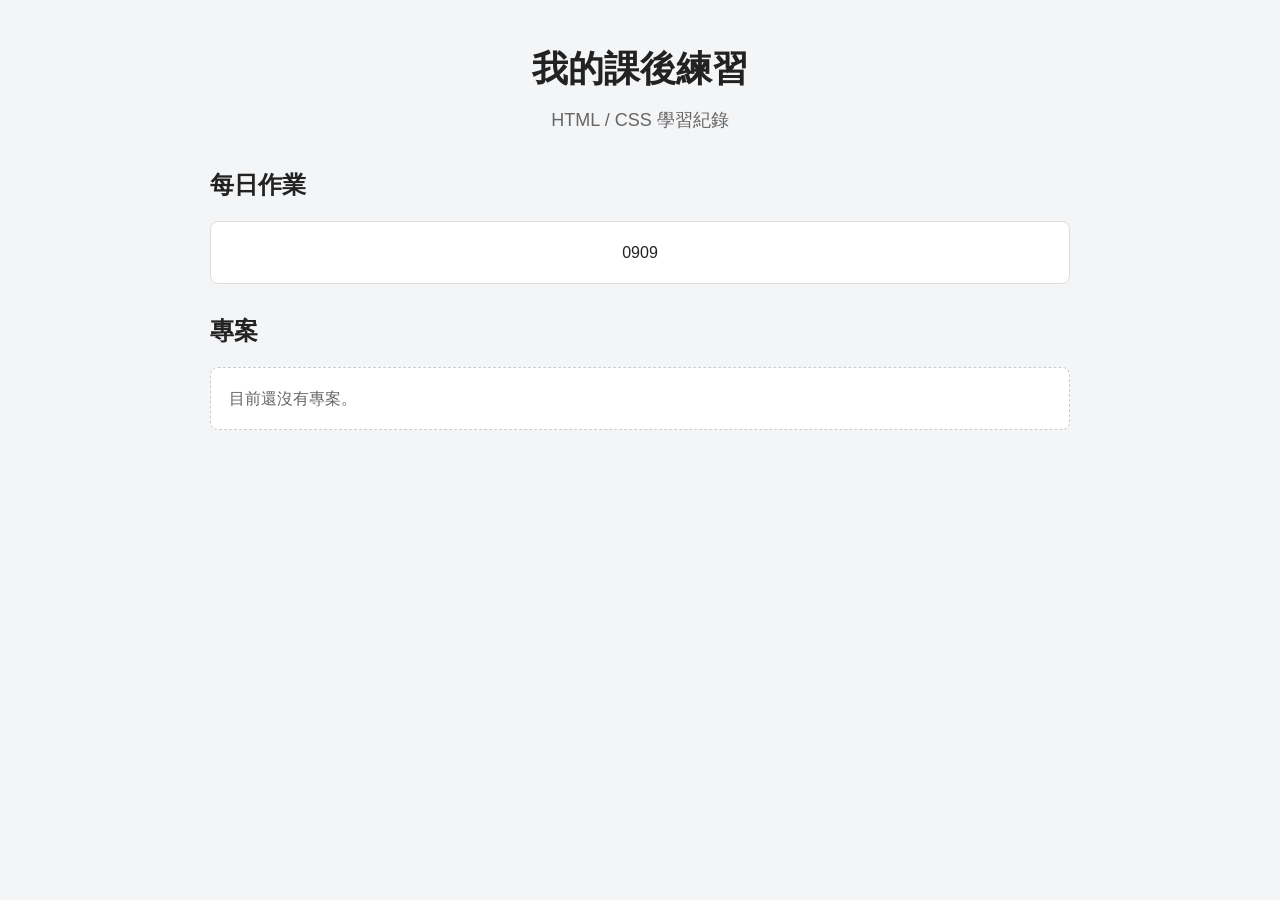
==== index.html @ c81b071d "建立課後練習網站" ====
<!doctype html>
<html lang="zh-Hant">
  <head>
    <meta charset="UTF-8" />
    <meta name="viewport" content="width=device-width, initial-scale=1.0" />
    <title>我的課後練習</title>

    <style>
      * {
        box-sizing: border-box;
      }

      body {
        margin: 0;
        background-color: #f4f5f7;
        color: #222;
        font-family: Arial, "Microsoft JhengHei", sans-serif;
        line-height: 1.6;
      }

      .page {
        width: min(900px, 100%);
        margin: 0 auto;
        padding: 40px 20px;
      }

      header {
        margin-bottom: 32px;
        text-align: center;
      }

      h1 {
        margin: 0;
        font-size: 36px;
      }

      .subtitle {
        margin: 8px 0 0;
        color: #666;
        font-size: 18px;
      }

      section {
        margin-top: 28px;
      }

      h2 {
        margin: 0 0 16px;
        font-size: 24px;
      }

      .link-list {
        display: grid;
        grid-template-columns: repeat(auto-fit, minmax(140px, 1fr));
        gap: 12px;
      }

      .card-link {
        display: block;
        padding: 18px;
        border: 1px solid #ddd;
        border-radius: 8px;
        background-color: #fff;
        color: #222;
        text-align: center;
        text-decoration: none;
      }

      .card-link:hover {
        border-color: #333;
        background-color: #fafafa;
      }

      .empty-text {
        margin: 0;
        padding: 18px;
        border: 1px dashed #ccc;
        border-radius: 8px;
        background-color: #fff;
        color: #666;
      }

      @media (max-width: 600px) {
        .page {
          padding: 28px 16px;
        }

        h1 {
          font-size: 30px;
        }
      }
    </style>
  </head>

  <body>
    <main class="page">
      <header>
        <h1>我的課後練習</h1>
        <p class="subtitle">HTML / CSS 學習紀錄</p>
      </header>

      <section>
        <h2>每日作業</h2>
        <div class="link-list">
          <a class="card-link" href="homework/0909/">0909</a>
        </div>
      </section>

      <section>
        <h2>專案</h2>
        <p class="empty-text">目前還沒有專案。</p>
      </section>
    </main>
  </body>
</html>
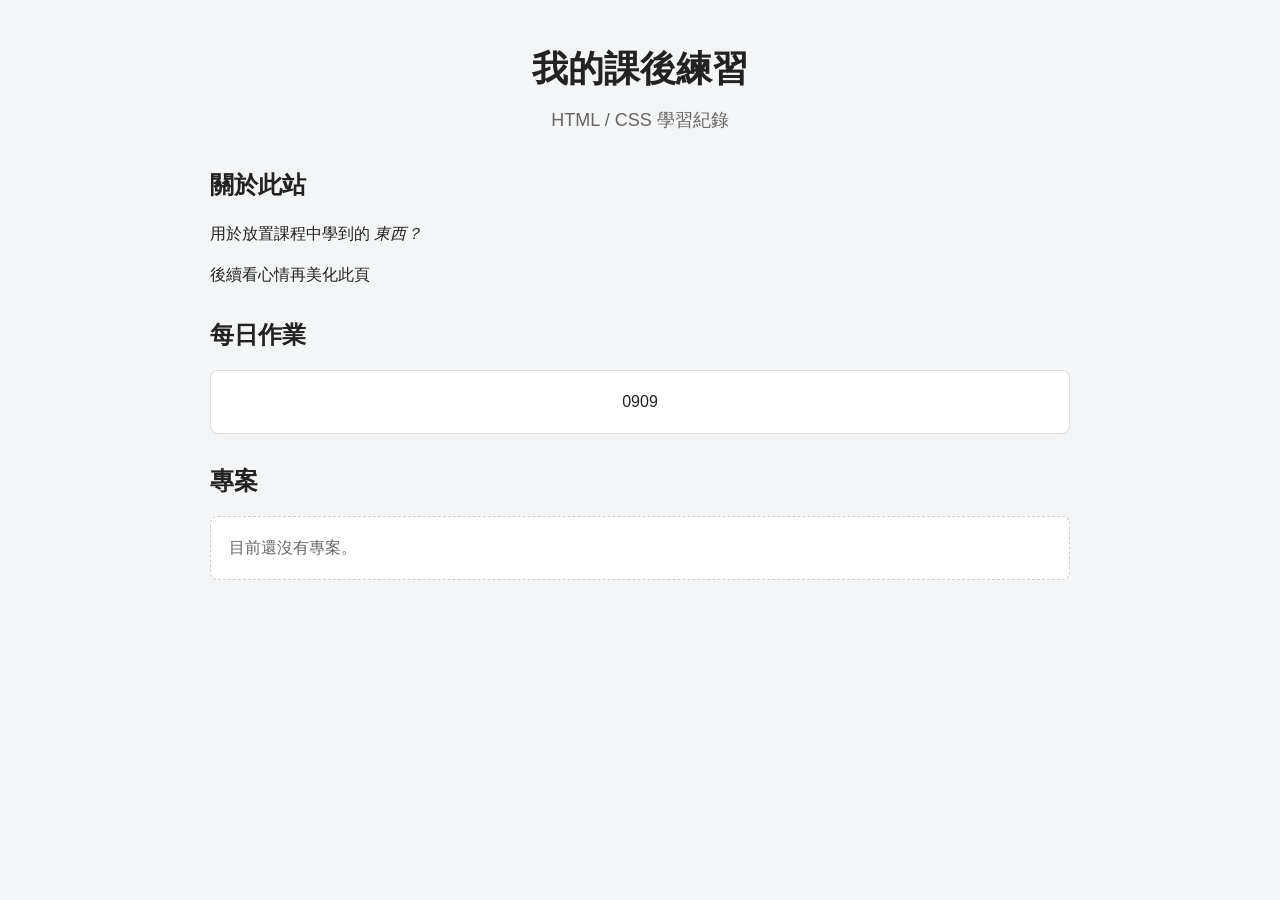
==== commit cce3327f: ":更新首頁" ====
--- a/index.html
+++ b/index.html
@@ -98,6 +98,14 @@
         <h1>我的課後練習</h1>
         <p class="subtitle">HTML / CSS 學習紀錄</p>
       </header>
+		
+	 <section>
+		 <h2>關於此站</h2>
+		 <p>用於放置課程中學到的 <em>東西？</em></p>
+		 <p>後續看心情再美化此頁</p>
+		
+		
+	 </section>	
 
       <section>
         <h2>每日作業</h2>
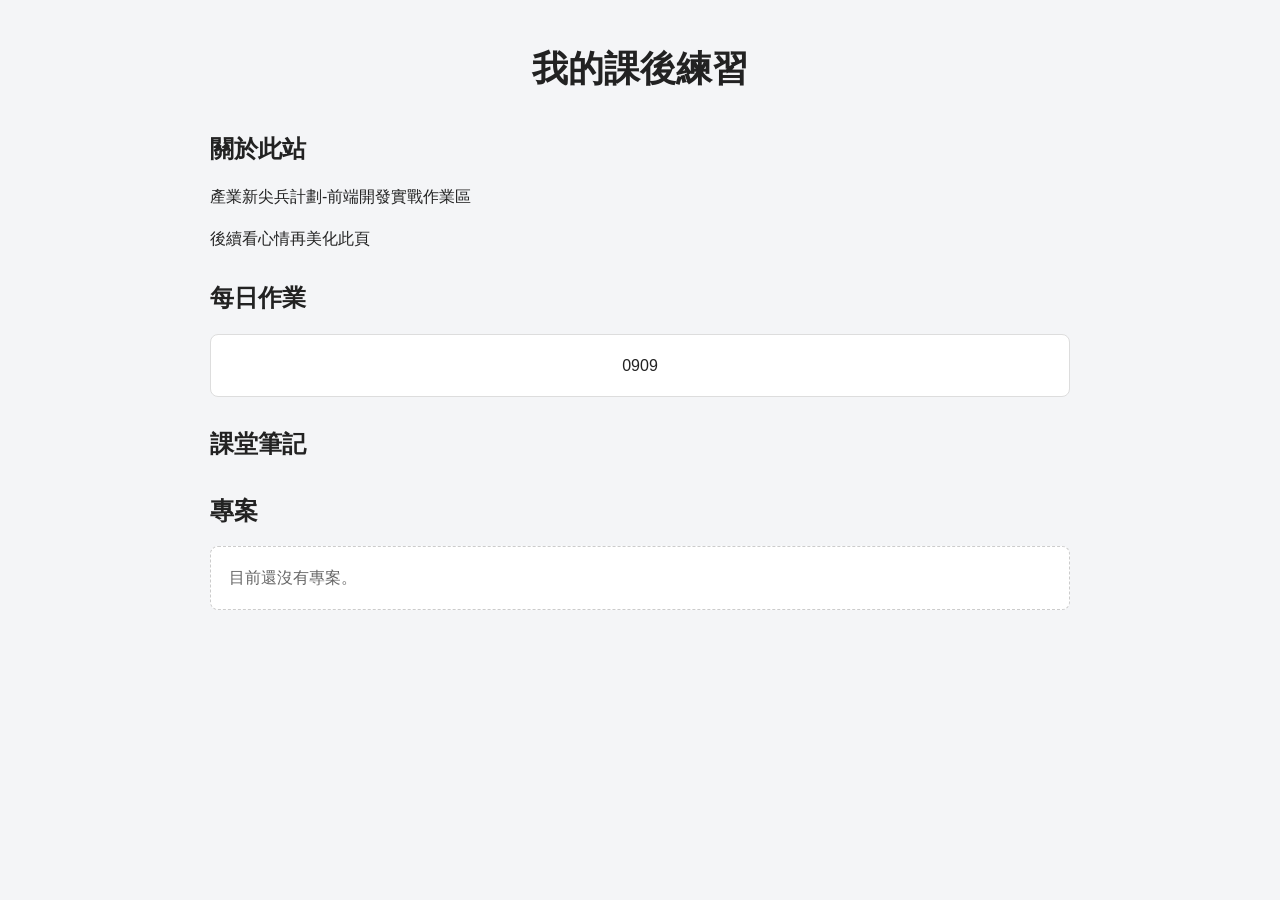
==== commit c385109a: "Update homepage button link" ====
--- a/index.html
+++ b/index.html
@@ -96,22 +96,22 @@
     <main class="page">
       <header>
         <h1>我的課後練習</h1>
-        <p class="subtitle">HTML / CSS 學習紀錄</p>
       </header>
-		
-	 <section>
-		 <h2>關於此站</h2>
-		 <p>用於放置課程中學到的 <em>東西？</em></p>
-		 <p>後續看心情再美化此頁</p>
-		
-		
-	 </section>	
+
+      <section>
+        <h2>關於此站</h2>
+        <p>產業新尖兵計劃-前端開發實戰作業區</p>
+        <p>後續看心情再美化此頁</p>
+      </section>
 
       <section>
         <h2>每日作業</h2>
         <div class="link-list">
           <a class="card-link" href="homework/0909/">0909</a>
         </div>
+      </section>
+      <section>
+        <h2>課堂筆記</h2>
       </section>
 
       <section>
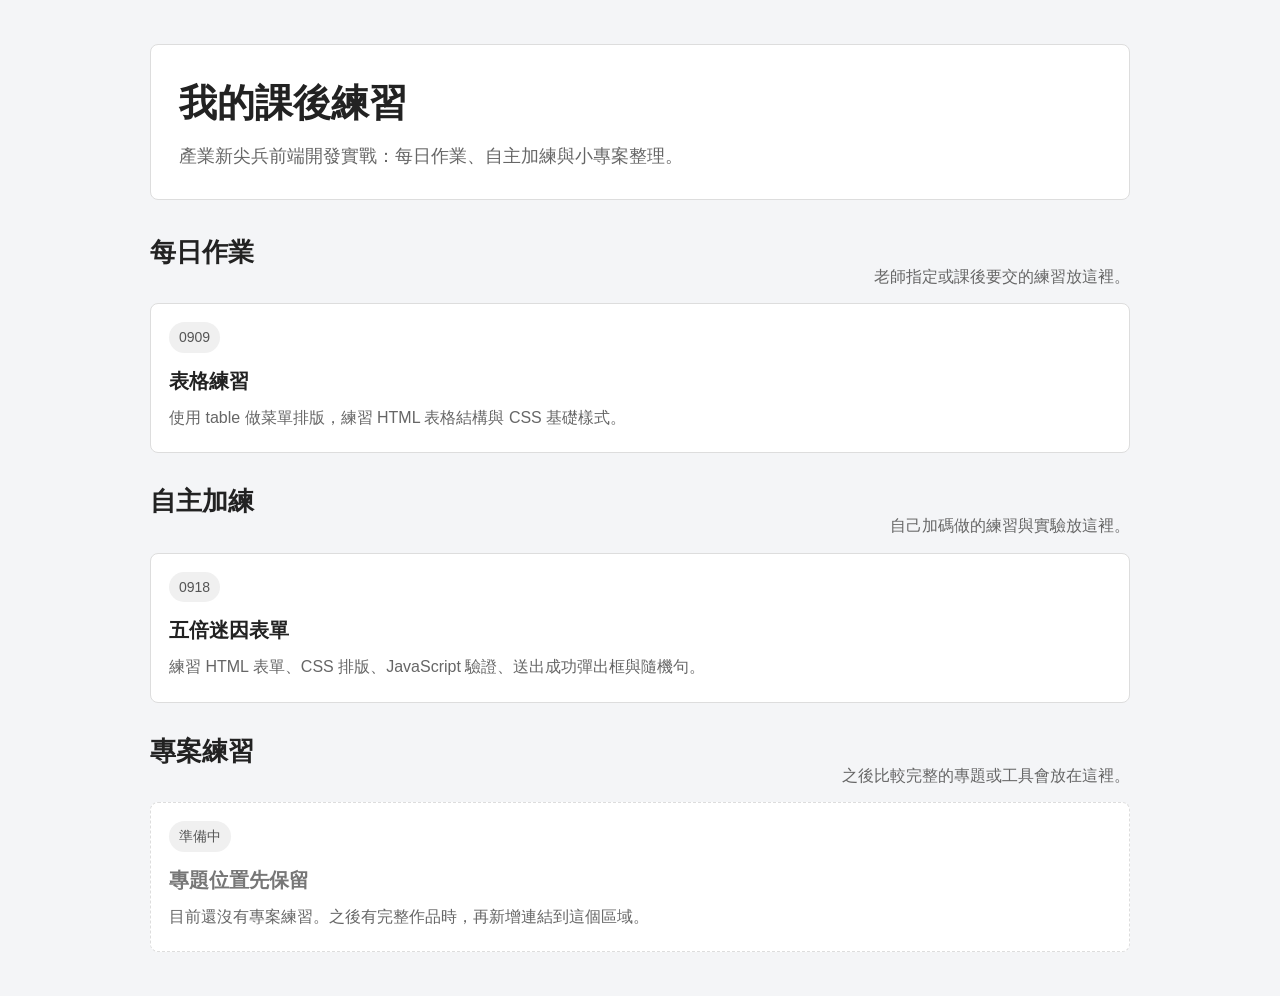
==== commit a0592b6d: "新增0918課後練習及功課 首頁修改" ====
--- a/index.html
+++ b/index.html
@@ -19,74 +19,125 @@
       }
 
       .page {
-        width: min(900px, 100%);
+        width: min(100% - 32px, 980px);
         margin: 0 auto;
-        padding: 40px 20px;
+        padding: 44px 0;
       }
 
       header {
         margin-bottom: 32px;
-        text-align: center;
+        padding: 28px;
+        background-color: #ffffff;
+        border: 1px solid #dddddd;
+        border-radius: 8px;
+      }
+
+      h1,
+      h2,
+      h3,
+      p {
+        margin-top: 0;
       }
 
       h1 {
-        margin: 0;
-        font-size: 36px;
+        margin-bottom: 8px;
+        font-size: 38px;
+      }
+
+      h2 {
+        margin-bottom: 16px;
+        font-size: 26px;
+      }
+
+      h3 {
+        margin-bottom: 8px;
+        font-size: 20px;
       }
 
       .subtitle {
-        margin: 8px 0 0;
-        color: #666;
+        margin-bottom: 0;
+        color: #666666;
         font-size: 18px;
       }
 
-      section {
+      .section {
         margin-top: 28px;
       }
 
-      h2 {
-        margin: 0 0 16px;
-        font-size: 24px;
+      .section-head {
+        display: flex;
+        align-items: end;
+        justify-content: space-between;
+        gap: 16px;
+        margin-bottom: 14px;
       }
 
-      .link-list {
+      .section-note {
+        margin: 0;
+        color: #666666;
+      }
+
+      .card-grid {
         display: grid;
-        grid-template-columns: repeat(auto-fit, minmax(140px, 1fr));
-        gap: 12px;
+        grid-template-columns: repeat(auto-fit, minmax(230px, 1fr));
+        gap: 14px;
+      }
+
+      .card {
+        min-height: 150px;
+        padding: 18px;
+        background-color: #ffffff;
+        border: 1px solid #dddddd;
+        border-radius: 8px;
       }
 
       .card-link {
         display: block;
-        padding: 18px;
-        border: 1px solid #ddd;
-        border-radius: 8px;
-        background-color: #fff;
-        color: #222;
-        text-align: center;
+        color: #222222;
         text-decoration: none;
       }
 
       .card-link:hover {
-        border-color: #333;
+        border-color: #333333;
         background-color: #fafafa;
       }
 
-      .empty-text {
-        margin: 0;
-        padding: 18px;
-        border: 1px dashed #ccc;
-        border-radius: 8px;
-        background-color: #fff;
-        color: #666;
+      .tag {
+        display: inline-block;
+        margin-bottom: 12px;
+        padding: 4px 10px;
+        color: #555555;
+        font-size: 14px;
+        background-color: #f0f0f0;
+        border-radius: 999px;
       }
 
-      @media (max-width: 600px) {
+      .card p {
+        margin-bottom: 0;
+        color: #666666;
+      }
+
+      .card.pending {
+        border-style: dashed;
+        color: #777777;
+      }
+
+      @media (max-width: 640px) {
         .page {
-          padding: 28px 16px;
+          width: min(100% - 24px, 980px);
+          padding: 28px 0;
+        }
+
+        header {
+          padding: 22px;
         }
 
         h1 {
-          font-size: 30px;
+          font-size: 32px;
+        }
+
+        .section-head {
+          display: block;
         }
       }
     </style>
@@ -96,27 +147,52 @@
     <main class="page">
       <header>
         <h1>我的課後練習</h1>
+        <p class="subtitle">產業新尖兵前端開發實戰：每日作業、自主加練與小專案整理。</p>
       </header>
 
-      <section>
-        <h2>關於此站</h2>
-        <p>產業新尖兵計劃-前端開發實戰作業區</p>
-        <p>後續看心情再美化此頁</p>
+      <section class="section">
+        <div class="section-head">
+          <h2>每日作業</h2>
+          <p class="section-note">老師指定或課後要交的練習放這裡。</p>
+        </div>
+
+        <div class="card-grid">
+          <a class="card card-link" href="homework/0909/">
+            <span class="tag">0909</span>
+            <h3>表格練習</h3>
+            <p>使用 table 做菜單排版，練習 HTML 表格結構與 CSS 基礎樣式。</p>
+          </a>
+        </div>
       </section>
 
-      <section>
-        <h2>每日作業</h2>
-        <div class="link-list">
-          <a class="card-link" href="homework/0909/">0909</a>
+      <section class="section">
+        <div class="section-head">
+          <h2>自主加練</h2>
+          <p class="section-note">自己加碼做的練習與實驗放這裡。</p>
+        </div>
+
+        <div class="card-grid">
+          <a class="card card-link" href="projects/0918-five-times-form/">
+            <span class="tag">0918</span>
+            <h3>五倍迷因表單</h3>
+            <p>練習 HTML 表單、CSS 排版、JavaScript 驗證、送出成功彈出框與隨機句。</p>
+          </a>
         </div>
       </section>
-      <section>
-        <h2>課堂筆記</h2>
-      </section>
 
-      <section>
-        <h2>專案</h2>
-        <p class="empty-text">目前還沒有專案。</p>
+      <section class="section">
+        <div class="section-head">
+          <h2>專案練習</h2>
+          <p class="section-note">之後比較完整的專題或工具會放在這裡。</p>
+        </div>
+
+        <div class="card-grid">
+          <article class="card pending">
+            <span class="tag">準備中</span>
+            <h3>專題位置先保留</h3>
+            <p>目前還沒有專案練習。之後有完整作品時，再新增連結到這個區域。</p>
+          </article>
+        </div>
       </section>
     </main>
   </body>
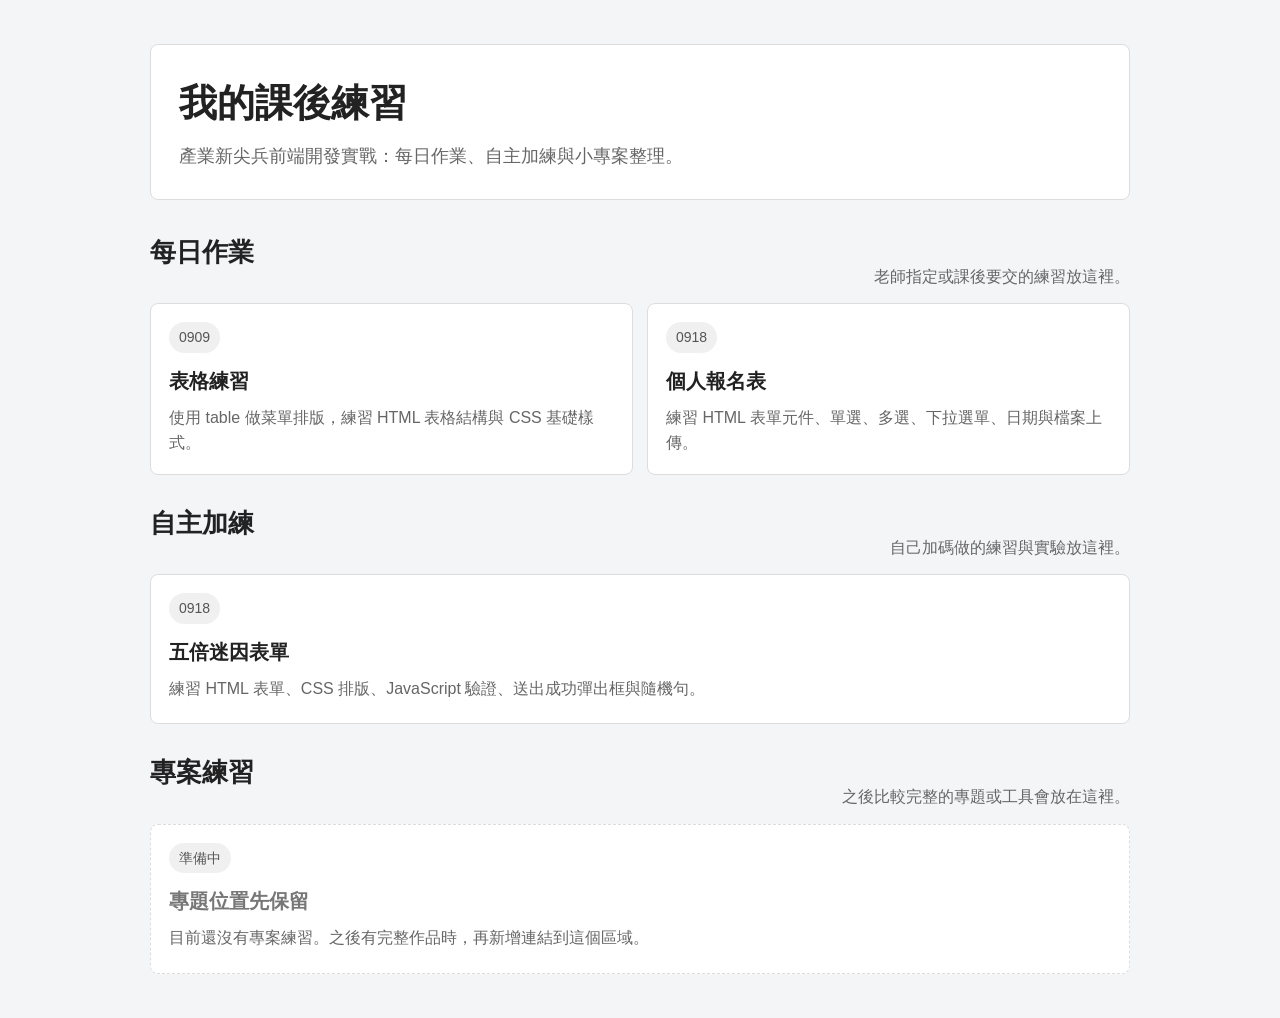
==== commit a3f8c5af: "feat(homework): 新增 0918 個人報名表並更新首頁" ====
--- a/index.html
+++ b/index.html
@@ -162,6 +162,12 @@
             <h3>表格練習</h3>
             <p>使用 table 做菜單排版，練習 HTML 表格結構與 CSS 基礎樣式。</p>
           </a>
+
+          <a class="card card-link" href="homework/0918/">
+            <span class="tag">0918</span>
+            <h3>個人報名表</h3>
+            <p>練習 HTML 表單元件、單選、多選、下拉選單、日期與檔案上傳。</p>
+          </a>
         </div>
       </section>
 
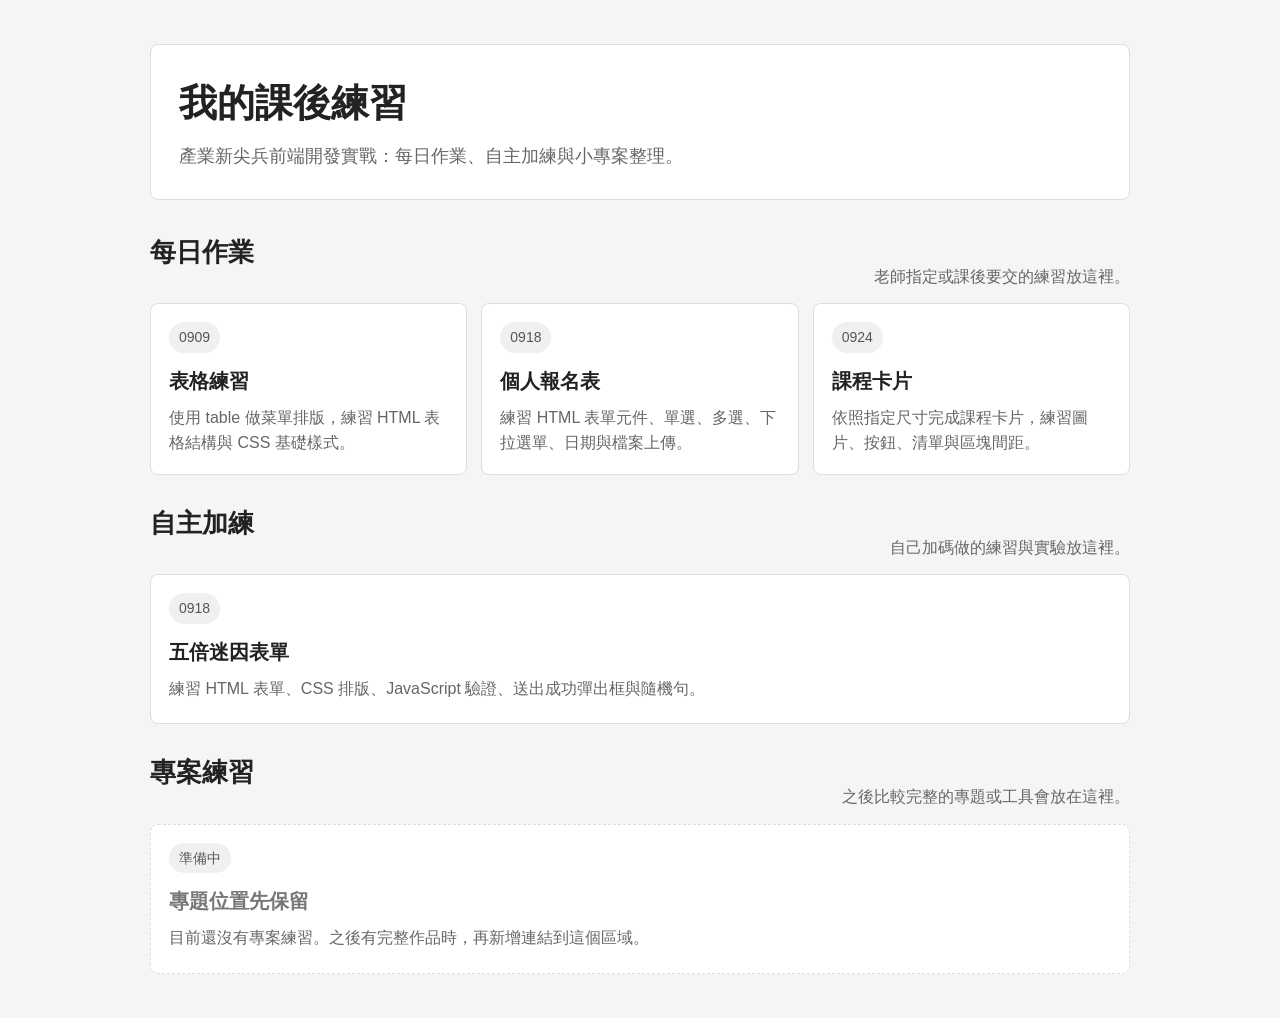
==== commit 027045dd: "feat(homework): 新增 0924 課程卡片作業" ====
--- a/index.html
+++ b/index.html
@@ -168,6 +168,12 @@
             <h3>個人報名表</h3>
             <p>練習 HTML 表單元件、單選、多選、下拉選單、日期與檔案上傳。</p>
           </a>
+
+          <a class="card card-link" href="homework/0924/">
+            <span class="tag">0924</span>
+            <h3>課程卡片</h3>
+            <p>依照指定尺寸完成課程卡片，練習圖片、按鈕、清單與區塊間距。</p>
+          </a>
         </div>
       </section>
 
